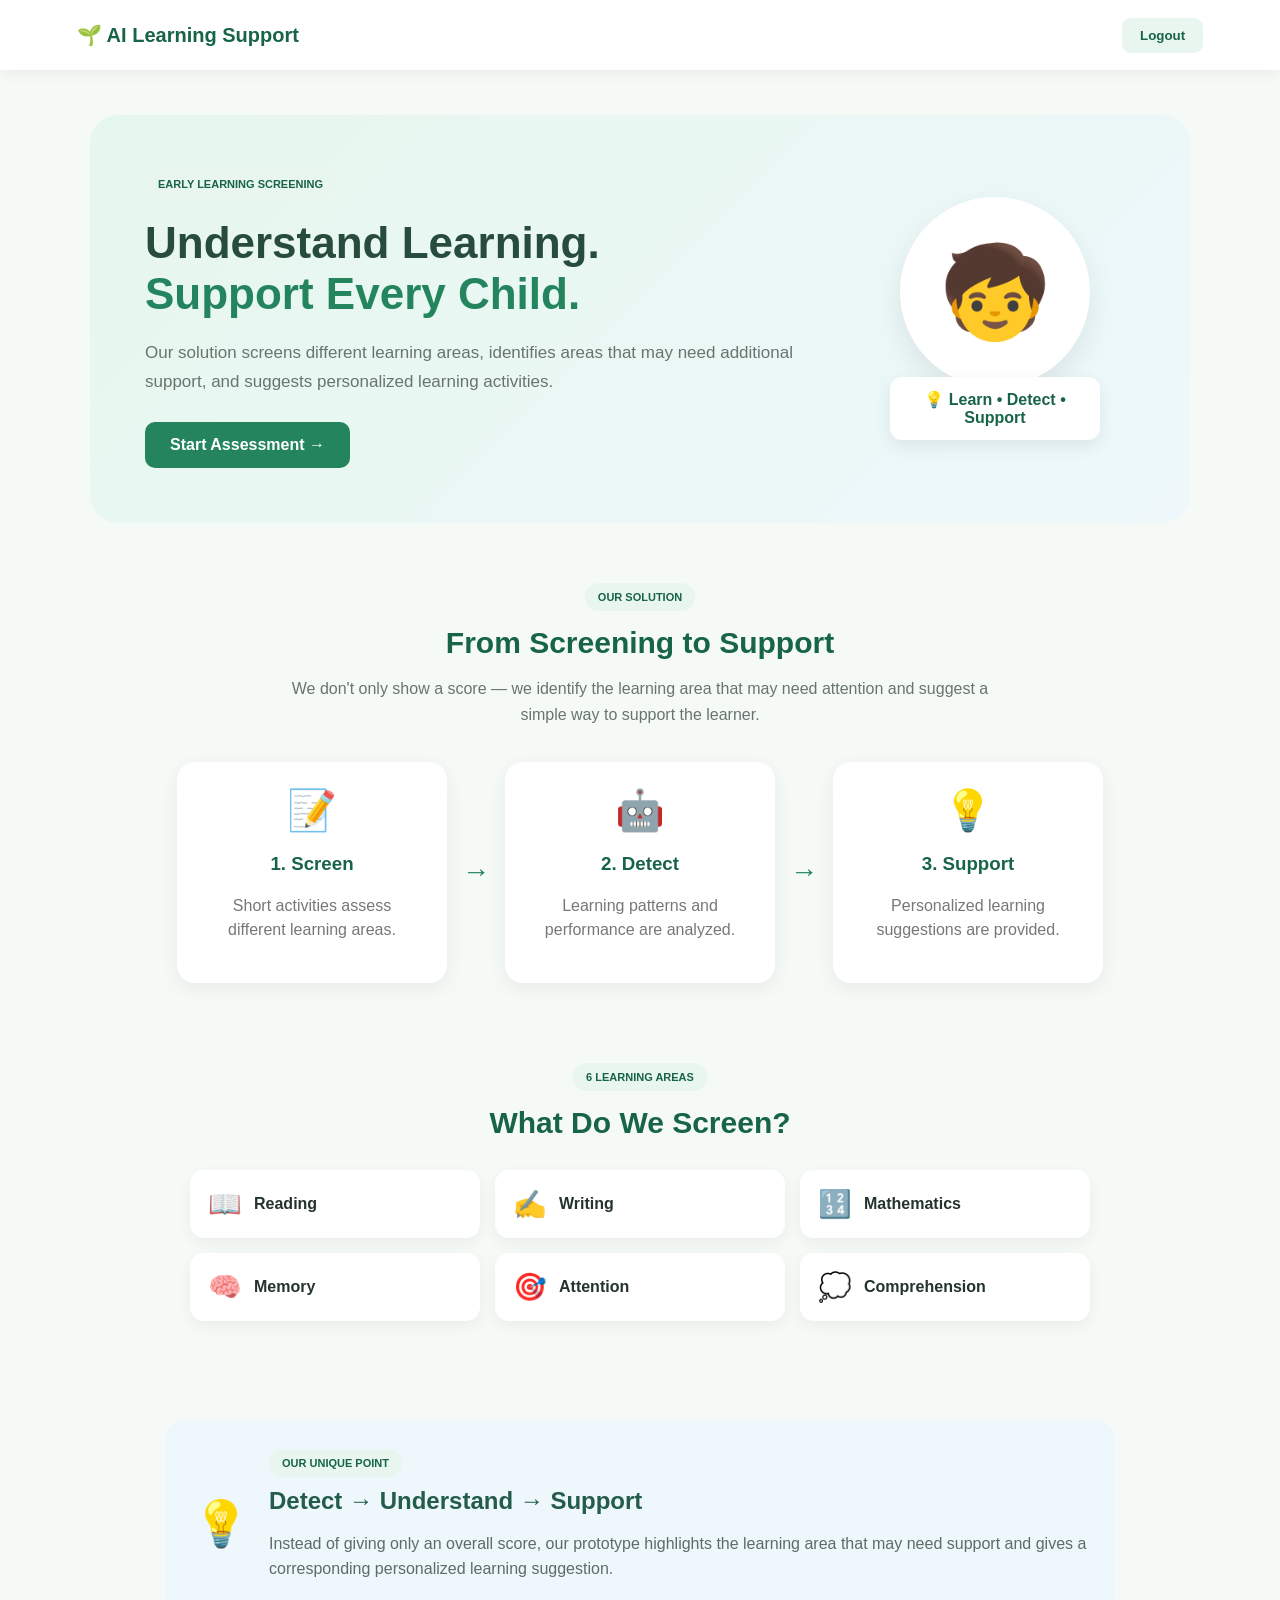
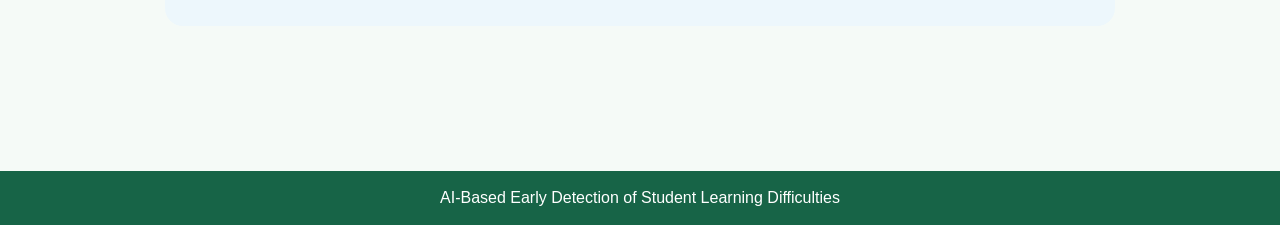
==== index.html @ c6471791 "Add files via upload" ====
<!DOCTYPE html>
<html lang="en">

<head>

    <meta charset="UTF-8">

    <meta name="viewport"
          content="width=device-width, initial-scale=1.0">

    <title>AI Learning Support</title>

    <link rel="stylesheet" href="style.css">

</head>

<body>

<header class="navbar">

    <div class="logo">
        🌱 AI Learning Support
    </div>

    <button class="logout-btn" onclick="logoutUser()">
        Logout
    </button>

</header>


<main class="home-container">


    <!-- HERO -->

    <section class="hero">

        <div class="hero-content">

            <span class="badge">
                EARLY LEARNING SCREENING
            </span>

            <h1>
                Understand Learning.<br>
                <span>Support Every Child.</span>
            </h1>

            <p>
                Our solution screens different learning areas,
                identifies areas that may need additional support,
                and suggests personalized learning activities.
            </p>

            <button
                class="main-btn"
                onclick="location.href='student.html'">

                Start Assessment →
            </button>

        </div>


        <div class="hero-visual">

            <div class="child-circle">
                🧒
            </div>

            <div class="floating-card">
                💡 Learn • Detect • Support
            </div>

        </div>

    </section>


    <!-- OUR SOLUTION -->

    <section class="solution-section">

        <div class="section-heading">

            <span class="badge">OUR SOLUTION</span>

            <h2>
                From Screening to Support
            </h2>

            <p>
                We don't only show a score — we identify the
                learning area that may need attention and suggest
                a simple way to support the learner.
            </p>

        </div>


        <div class="solution-flow">

            <div class="solution-step">

                <div class="solution-icon">
                    📝
                </div>

                <h3>1. Screen</h3>

                <p>
                    Short activities assess different learning areas.
                </p>

            </div>


            <div class="flow-arrow">→</div>


            <div class="solution-step">

                <div class="solution-icon">
                    🤖
                </div>

                <h3>2. Detect</h3>

                <p>
                    Learning patterns and performance are analyzed.
                </p>

            </div>


            <div class="flow-arrow">→</div>


            <div class="solution-step">

                <div class="solution-icon">
                    💡
                </div>

                <h3>3. Support</h3>

                <p>
                    Personalized learning suggestions are provided.
                </p>

            </div>

        </div>

    </section>


    <!-- LEARNING AREAS -->

    <section class="areas-section">

        <div class="section-heading">

            <span class="badge">6 LEARNING AREAS</span>

            <h2>What Do We Screen?</h2>

        </div>


        <div class="area-list">

            <div class="area-box">
                <span>📖</span>
                <b>Reading</b>
            </div>

            <div class="area-box">
                <span>✍️</span>
                <b>Writing</b>
            </div>

            <div class="area-box">
                <span>🔢</span>
                <b>Mathematics</b>
            </div>

            <div class="area-box">
                <span>🧠</span>
                <b>Memory</b>
            </div>

            <div class="area-box">
                <span>🎯</span>
                <b>Attention</b>
            </div>

            <div class="area-box">
                <span>💭</span>
                <b>Comprehension</b>
            </div>

        </div>

    </section>


    <!-- UNIQUE POINT -->

    <section class="innovation-box">

        <div class="innovation-icon">
            💡
        </div>

        <div>

            <span class="badge">
                OUR UNIQUE POINT
            </span>

            <h2>
                Detect → Understand → Support
            </h2>

            <p>
                Instead of giving only an overall score,
                our prototype highlights the learning area
                that may need support and gives a corresponding
                personalized learning suggestion.
            </p>

        </div>

    </section>

</main>


<footer>
    AI-Based Early Detection of Student Learning Difficulties
</footer>


<script src="script.js"></script>

</body>
</html>
---- style.css ----
* {
    box-sizing: border-box;
}

body {
    margin: 0;
    font-family: Arial, sans-serif;
    background: #f5faf7;
    color: #24332d;
}

button,
input {
    font-family: inherit;
}


/* ================= COLORS ================= */

:root {
    --green: #23845d;
    --dark-green: #176447;
    --light-green: #e8f6ef;
    --blue: #edf7fc;
    --cream: #fff9e8;
    --text: #24332d;
    --muted: #68756f;
}


/* ================= LOGIN ================= */

.login-body {
    min-height: 100vh;
    background: linear-gradient(135deg, #e5f6ed, #eef8fc);
}

.login-wrapper {
    min-height: 100vh;
    display: flex;
    justify-content: center;
    align-items: center;
    gap: 70px;
    padding: 35px;
}

.login-intro {
    width: 520px;
}

.welcome-icon {
    font-size: 65px;
    margin-bottom: 10px;
}

.login-intro h1 {
    font-size: 42px;
    line-height: 1.15;
    margin: 20px 0;
    color: #244b3b;
}

.login-intro h1 span {
    color: var(--green);
}

.login-intro p {
    font-size: 17px;
    line-height: 1.7;
    color: var(--muted);
}

.feature-list {
    margin-top: 25px;
}

.feature-item {
    background: white;
    padding: 13px 18px;
    margin: 10px 0;
    border-radius: 12px;
    box-shadow: 0 5px 18px rgba(0,0,0,.06);
}

.feature-item span {
    color: var(--green);
    font-weight: bold;
    margin-right: 10px;
}

.login-card {
    width: 390px;
    background: white;
    padding: 40px;
    border-radius: 24px;
    text-align: center;
    box-shadow: 0 15px 40px rgba(0,0,0,.10);
}

.login-top-icon {
    font-size: 48px;
}

.login-card h2 {
    color: var(--dark-green);
    font-size: 30px;
    margin: 10px 0;
}

.login-card p {
    color: #777;
}

.login-card form {
    text-align: left;
    margin-top: 25px;
}

.login-card label {
    display: block;
    margin: 15px 0 7px;
    font-weight: bold;
}

.login-card input,
.form-card input {
    width: 100%;
    padding: 14px;
    border: 1px solid #cbdad2;
    border-radius: 10px;
    font-size: 15px;
}

.login-card input:focus,
.form-card input:focus {
    outline: none;
    border-color: var(--green);
}

.login-card .main-btn {
    width: 100%;
    margin-top: 25px;
}

.login-card small {
    display: block;
    margin-top: 25px;
    color: #999;
}

#loginMessage {
    margin-top: 15px;
    font-weight: bold;
}


/* ================= NAVBAR ================= */

.navbar {
    height: 70px;
    background: white;
    display: flex;
    align-items: center;
    justify-content: space-between;
    padding: 0 6%;
    box-shadow: 0 3px 15px rgba(0,0,0,.06);
}

.logo {
    color: var(--dark-green);
    font-size: 20px;
    font-weight: bold;
}

.step-text {
    color: #777;
    font-weight: bold;
}

.logout-btn {
    border: none;
    background: var(--light-green);
    color: var(--dark-green);
    padding: 10px 18px;
    border-radius: 9px;
    cursor: pointer;
    font-weight: bold;
}


/* ================= COMMON ================= */

.main-btn {
    border: none;
    background: var(--green);
    color: white;
    padding: 14px 25px;
    border-radius: 10px;
    font-size: 16px;
    font-weight: bold;
    cursor: pointer;
    transition: .2s;
}

.main-btn:hover {
    background: var(--dark-green);
    transform: translateY(-2px);
}

.secondary-btn {
    border: 2px solid var(--green);
    background: white;
    color: var(--dark-green);
    padding: 12px 23px;
    border-radius: 10px;
    font-size: 16px;
    font-weight: bold;
    cursor: pointer;
}

.badge {
    display: inline-block;
    background: var(--light-green);
    color: var(--dark-green);
    padding: 8px 13px;
    border-radius: 20px;
    font-size: 11px;
    font-weight: bold;
}


/* ================= HOME ================= */

.home-container {
    max-width: 1150px;
    margin: auto;
    padding: 45px 25px;
}

.hero {
    min-height: 400px;
    background: linear-gradient(135deg,#e6f7ed,#eef8fc);
    border-radius: 28px;
    padding: 55px;
    display: flex;
    align-items: center;
    justify-content: space-between;
    gap: 30px;
}

.hero-content {
    max-width: 680px;
}

.hero h1 {
    font-size: 44px;
    line-height: 1.15;
    margin: 20px 0;
    color: #274b3d;
}

.hero h1 span {
    color: var(--green);
}

.hero p {
    font-size: 17px;
    color: var(--muted);
    line-height: 1.7;
    margin-bottom: 25px;
}

.hero-visual {
    width: 280px;
    text-align: center;
}

.child-circle {
    width: 190px;
    height: 190px;
    margin: auto;
    background: white;
    border-radius: 50%;
    display: flex;
    justify-content: center;
    align-items: center;
    font-size: 90px;
    box-shadow: 0 12px 30px rgba(0,0,0,.08);
}

.floating-card {
    background: white;
    padding: 13px;
    margin: -10px auto 0;
    width: 210px;
    border-radius: 12px;
    box-shadow: 0 6px 18px rgba(0,0,0,.08);
    font-weight: bold;
    color: var(--dark-green);
}


/* ================= SECTIONS ================= */

.solution-section,
.areas-section {
    padding: 60px 0 20px;
}

.section-heading {
    text-align: center;
    max-width: 700px;
    margin: auto;
}

.section-heading h2 {
    color: var(--dark-green);
    font-size: 30px;
    margin: 15px 0 10px;
}

.section-heading p {
    color: var(--muted);
    line-height: 1.6;
}

.solution-flow {
    display: flex;
    align-items: stretch;
    justify-content: center;
    gap: 15px;
    margin-top: 35px;
}

.solution-step {
    background: white;
    width: 270px;
    padding: 25px;
    border-radius: 18px;
    text-align: center;
    box-shadow: 0 6px 20px rgba(0,0,0,.06);
}

.solution-icon {
    font-size: 40px;
}

.solution-step h3 {
    color: var(--dark-green);
}

.solution-step p {
    color: #777;
    line-height: 1.5;
}

.flow-arrow {
    display: flex;
    align-items: center;
    font-size: 28px;
    color: var(--green);
    font-weight: bold;
}

.area-list {
    display: grid;
    grid-template-columns: repeat(3,1fr);
    gap: 15px;
    max-width: 900px;
    margin: 30px auto;
}

.area-box {
    background: white;
    padding: 18px;
    border-radius: 14px;
    display: flex;
    gap: 12px;
    align-items: center;
    box-shadow: 0 5px 15px rgba(0,0,0,.05);
}

.area-box span {
    font-size: 27px;
}

.innovation-box,
.our-solution-result {
    max-width: 950px;
    margin: 50px auto;
    background: #edf7fc;
    padding: 28px;
    border-radius: 18px;
    display: flex;
    gap: 20px;
    align-items: center;
}

.innovation-icon,
.solution-result-icon {
    font-size: 45px;
}

.innovation-box h2,
.our-solution-result h2 {
    color: #245c4a;
    margin: 10px 0;
}

.innovation-box p,
.our-solution-result p {
    color: #5d6c66;
    line-height: 1.6;
}


/* ================= FOOTER ================= */

footer {
    text-align: center;
    background: var(--dark-green);
    color: white;
    padding: 18px;
    margin-top: 50px;
}


/* ================= FORM ================= */

.form-page {
    min-height: calc(100vh - 70px);
    display: flex;
    justify-content: center;
    align-items: center;
    padding: 40px 20px;
}

.form-card {
    width: 560px;
    background: white;
    padding: 40px;
    border-radius: 22px;
    box-shadow: 0 10px 30px rgba(0,0,0,.08);
}

.page-icon {
    font-size: 48px;
}

.form-card h1 {
    color: var(--dark-green);
    margin: 15px 0 8px;
}

.form-card > p {
    color: #777;
}

.form-card label {
    display: block;
    font-weight: bold;
    margin: 18px 0 7px;
}

.form-card .main-btn {
    width: 100%;
    margin-top: 25px;
}


/* ================= ASSESSMENT ================= */

.assessment-page {
    max-width: 1000px;
    margin: auto;
    padding: 45px 20px;
}

.assessment-header {
    text-align: center;
    max-width: 750px;
    margin: auto;
}

.assessment-header h1 {
    color: var(--dark-green);
    font-size: 35px;
}

.assessment-header p {
    color: #68756f;
    line-height: 1.6;
}

.question-section {
    background: white;
    margin: 25px auto;
    padding: 27px;
    border-radius: 18px;
    box-shadow: 0 5px 18px rgba(0,0,0,.06);
}

.area-heading {
    display: flex;
    align-items: center;
    gap: 15px;
    border-bottom: 1px solid #e6eee9;
    padding-bottom: 15px;
}

.area-icon {
    font-size: 38px;
}

.area-heading h2 {
    color: var(--dark-green);
    margin: 0;
}

.area-heading p {
    margin: 5px 0 0;
    color: #777;
}

.question-section > p {
    line-height: 1.6;
    margin-top: 20px;
}

.question-section label {
    display: block;
    background: #f5fbf8;
    padding: 13px 15px;
    margin: 9px 0;
    border-radius: 10px;
    cursor: pointer;
    transition: .2s;
}

.question-section label:hover {
    background: #e7f5ee;
}

.question-section input[type="radio"] {
    margin-right: 10px;
}

.memory-box,
.attention-pattern {
    background: #f1f8f4;
    padding: 18px;
    border-radius: 12px;
    text-align: center;
    font-weight: bold;
    color: var(--dark-green);
    margin: 15px 0;
}

.attention-pattern {
    font-size: 22px;
    letter-spacing: 5px;
}

.passage {
    background: #f5f8f9;
    padding: 20px;
    border-left: 5px solid var(--green);
    border-radius: 9px;
    line-height: 1.7;
}

.assessment-note {
    background: var(--cream);
    padding: 17px;
    border-radius: 12px;
    margin: 30px auto;
    line-height: 1.6;
}

.center-btn {
    display: block;
    margin: 30px auto 50px;
}


/* ================= ANALYSIS ================= */

.analysis-page {
    min-height: calc(100vh - 70px);
    display: flex;
    justify-content: center;
    align-items: center;
    padding: 40px 20px;
}

.analysis-card {
    width: 650px;
    background: white;
    text-align: center;
    padding: 45px;
    border-radius: 24px;
    box-shadow: 0 10px 35px rgba(0,0,0,.08);
}

.ai-animation {
    font-size: 65px;
}

.analysis-card h1 {
    color: var(--dark-green);
}

.analysis-card p {
    color: #777;
    line-height: 1.6;
}

.progress-container {
    width: 100%;
    margin-top: 30px;
}

.progress-bar {
    height: 14px;
    background: #e4eee9;
    border-radius: 20px;
    overflow: hidden;
}

#progressBar {
    width: 0%;
    height: 100%;
    background: var(--green);
    transition: width .3s;
}

#progressText {
    font-weight: bold;
    color: var(--dark-green);
}

.analysis-steps {
    text-align: left;
    margin-top: 25px;
}

.analysis-step {
    padding: 10px;
    color: #777;
}

.algorithm-box {
    margin-top: 25px;
    background: #edf7f2;
    padding: 15px;
    border-radius: 12px;
    color: #5c6963;
}

.algorithm-box strong {
    color: var(--dark-green);
}


/* ================= RESULT ================= */

.result-page {
    max-width: 1100px;
    margin: auto;
    padding: 45px 20px 60px;
}

.result-header {
    text-align: center;
    margin-bottom: 25px;
}

.result-header h1 {
    color: var(--dark-green);
}

.result-header p {
    color: #777;
}

.overall-card {
    max-width: 700px;
    margin: 25px auto;
    padding: 28px;
    background: white;
    border-radius: 20px;
    display: flex;
    justify-content: space-between;
    align-items: center;
    box-shadow: 0 7px 22px rgba(0,0,0,.07);
}

.overall-card h2 {
    color: var(--dark-green);
}

.overall-card p {
    color: #777;
    line-height: 1.5;
}

.overall-score {
    font-size: 52px;
    font-weight: bold;
    color: var(--green);
}

.detection-card {
    max-width: 950px;
    margin: 30px auto;
    padding: 25px;
    background: #fff8e6;
    border-radius: 18px;
    display: flex;
    gap: 20px;
    align-items: center;
}

.detection-icon {
    font-size: 45px;
}

.detection-card h2 {
    color: #745b22;
}

.detection-card p {
    color: #716544;
    line-height: 1.5;
}

.result-title {
    max-width: 1000px;
    margin: 45px auto 20px;
    color: var(--dark-green);
}

.result-grid {
    max-width: 1000px;
    margin: auto;
    display: grid;
    grid-template-columns: repeat(2,1fr);
    gap: 20px;
}

.result-card {
    background: white;
    padding: 23px;
    border-radius: 17px;
    box-shadow: 0 5px 18px rgba(0,0,0,.07);
    border-left: 5px solid var(--green);
}

.result-card h3 {
    color: var(--dark-green);
    margin-top: 0;
}

.result-card .score {
    font-size: 34px;
    font-weight: bold;
    margin: 12px 0;
}

.result-card p {
    font-weight: bold;
}

.result-card small {
    color: #666;
    line-height: 1.5;
}

.mini-progress {
    width: 100%;
    height: 9px;
    background: #e5eee9;
    border-radius: 20px;
    overflow: hidden;
}

.mini-progress div {
    width: 0%;
    height: 100%;
    background: var(--green);
    transition: width .6s;
}

.needs-support {
    color: #a36d18;
}

.good-status {
    color: var(--green);
}

.support-card {
    max-width: 900px;
    margin: 35px auto;
    padding: 28px;
    background: white;
    border-radius: 18px;
    box-shadow: 0 7px 22px rgba(0,0,0,.07);
}

.support-card h2 {
    color: var(--dark-green);
}

.support-intro {
    color: #777;
}

.support-card li {
    margin: 13px 0;
    line-height: 1.6;
}

.our-solution-result {
    max-width: 900px;
    margin: 35px auto;
}

.encouragement-card {
    max-width: 900px;
    margin: 30px auto;
    background: #eaf7ef;
    padding: 25px;
    border-radius: 18px;
    display: flex;
    gap: 20px;
    align-items: center;
}

.encouragement-icon {
    font-size: 42px;
}

.encouragement-card h2 {
    color: var(--dark-green);
}

.encouragement-card p {
    color: #5e6c65;
    line-height: 1.6;
}

.result-note {
    max-width: 900px;
    margin: 25px auto;
    padding: 16px;
    background: var(--cream);
    border-radius: 10px;
    color: #66592f;
    line-height: 1.6;
}

.result-buttons {
    display: flex;
    justify-content: center;
    margin-top: 30px;
}


/* ================= MOBILE ================= */

@media(max-width:900px) {

    .login-wrapper {
        flex-direction: column;
        gap: 30px;
    }

    .login-intro {
        width: 90%;
        text-align: center;
    }

    .login-card {
        width: 90%;
    }

    .solution-flow {
        flex-direction: column;
        align-items: center;
    }

    .solution-step {
        width: 90%;
    }

    .flow-arrow {
        transform: rotate(90deg);
    }

    .area-list {
        grid-template-columns: repeat(2,1fr);
    }

    .hero {
        padding: 35px;
    }

}


@media(max-width:600px) {

    .navbar {
        padding: 0 18px;
    }

    .logo {
        font-size: 16px;
    }

    .step-text {
        font-size: 13px;
    }

    .login-intro h1 {
        font-size: 32px;
    }

    .hero {
        flex-direction: column;
        text-align: center;
    }

    .hero h1 {
        font-size: 32px;
    }

    .hero-visual {
        width: 100%;
    }

    .area-list,
    .result-grid {
        grid-template-columns: 1fr;
    }

    .form-card,
    .analysis-card {
        width: 100%;
        padding: 25px;
    }

    .overall-card {
        flex-direction: column;
        text-align: center;
        gap: 15px;
    }

    .detection-card,
    .innovation-box,
    .our-solution-result,
    .encouragement-card {
        flex-direction: column;
        text-align: center;
    }

}
/* ==============================
   STUDENT PROFILE PAGE
============================== */

.student-page {
    min-height: calc(100vh - 80px);
    display: flex;
    justify-content: center;
    align-items: center;
    padding: 40px 20px;
}

.student-card {
    width: 100%;
    max-width: 650px;
    background: white;
    padding: 40px;
    border-radius: 20px;
    box-shadow: 0 8px 30px rgba(0, 0, 0, 0.08);
}

.student-card h1 {
    margin-top: 20px;
    margin-bottom: 10px;
}

.student-card p {
    margin-bottom: 30px;
}

.student-card form {
    display: flex;
    flex-direction: column;
    gap: 10px;
}

.student-card label {
    font-weight: 600;
    margin-top: 8px;
}

.student-card input,
.student-card select {
    width: 100%;
    box-sizing: border-box;
    padding: 14px 16px;
    border: 1px solid #cfd8d3;
    border-radius: 10px;
    font-size: 16px;
    background: white;
}

.student-card input:focus,
.student-card select:focus {
    outline: none;
    border-color: #278b65;
}

.student-card .main-btn {
    margin-top: 20px;
    width: 100%;
}

@media (max-width: 700px) {

    .student-card {
        padding: 25px;
    }

    .student-page {
        padding: 20px;
    }

}
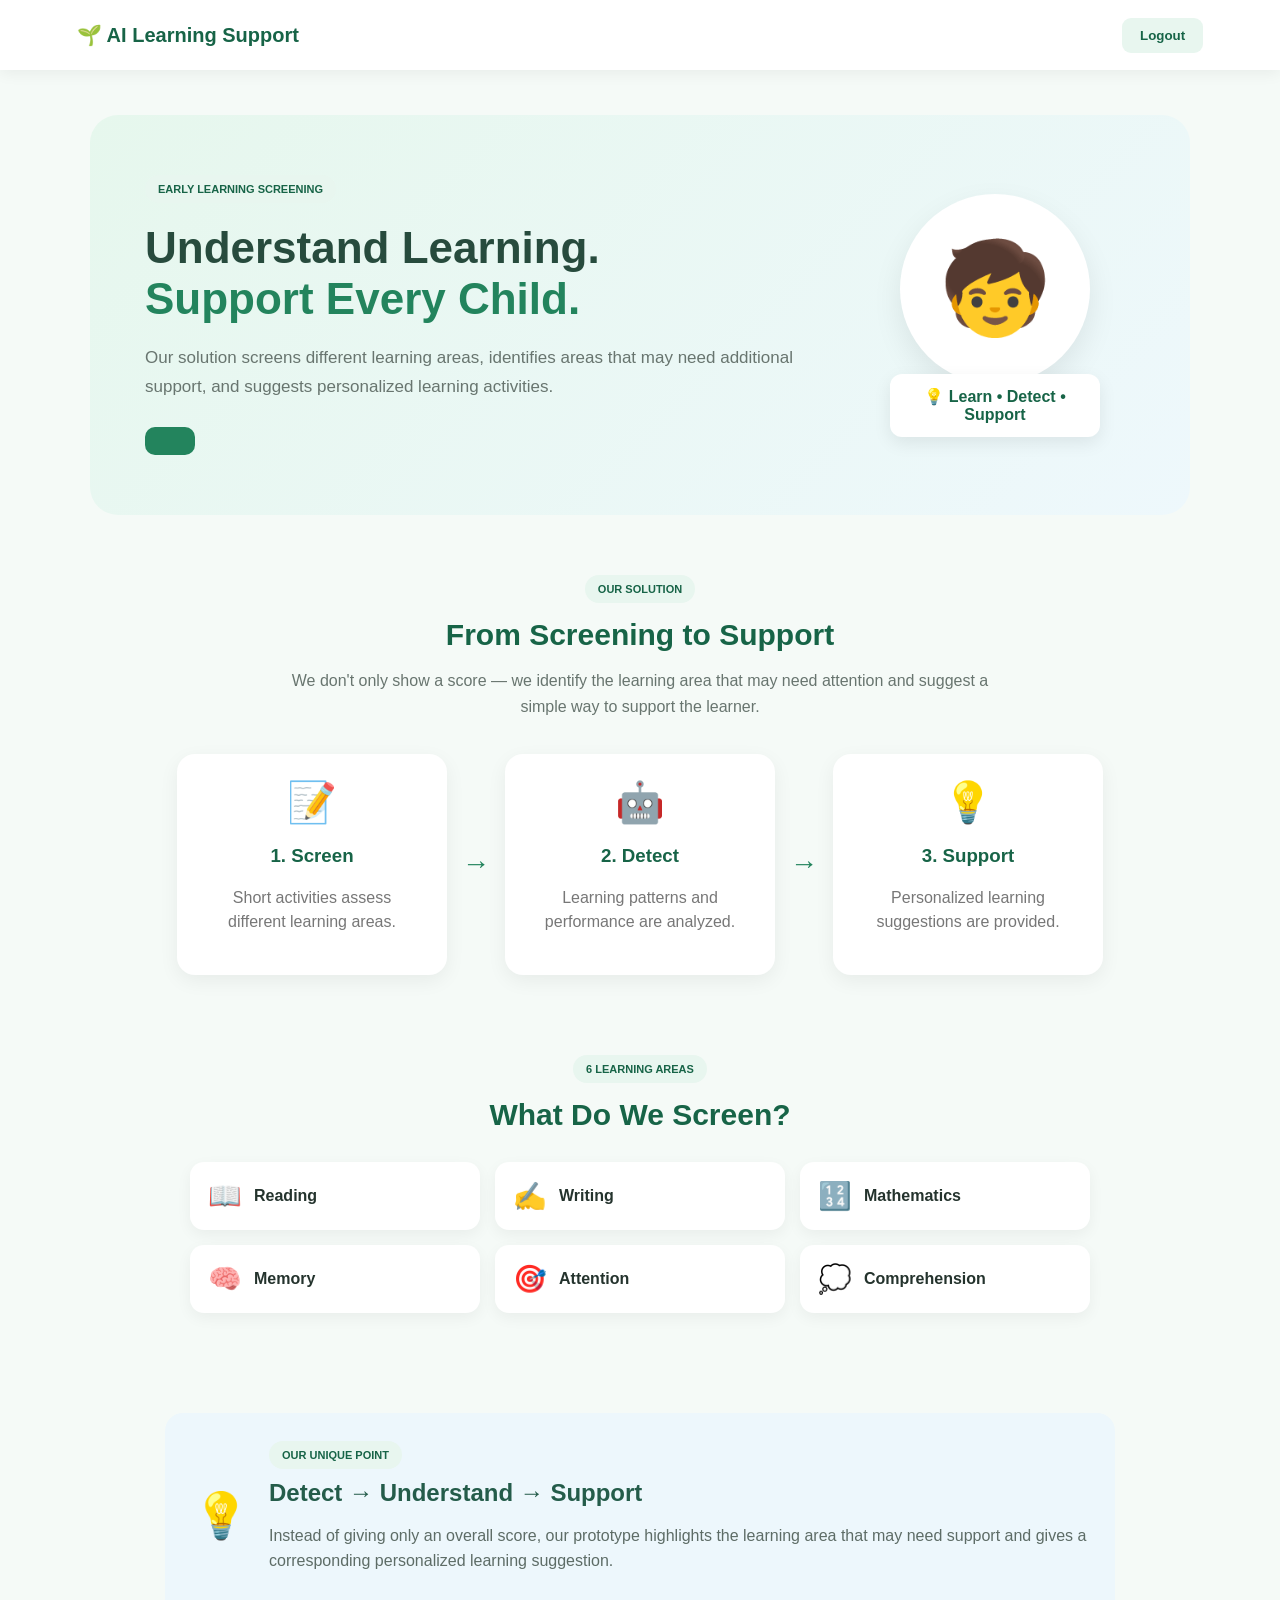
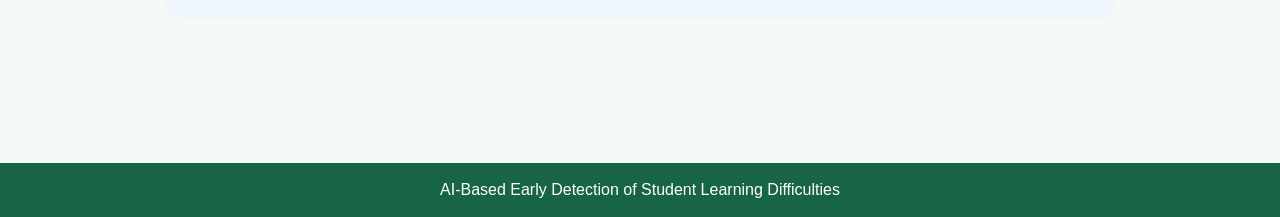
==== commit 725227f4: "Update index.html" ====
--- a/index.html
+++ b/index.html
@@ -55,8 +55,7 @@
 
             <button
                 class="main-btn"
-                onclick="location.href='student.html'">
-
+                onclick="location.href='login.html'"
                 Start Assessment →
             </button>
 
@@ -246,4 +245,4 @@
 <script src="script.js"></script>
 
 </body>
-</html>+</html>
